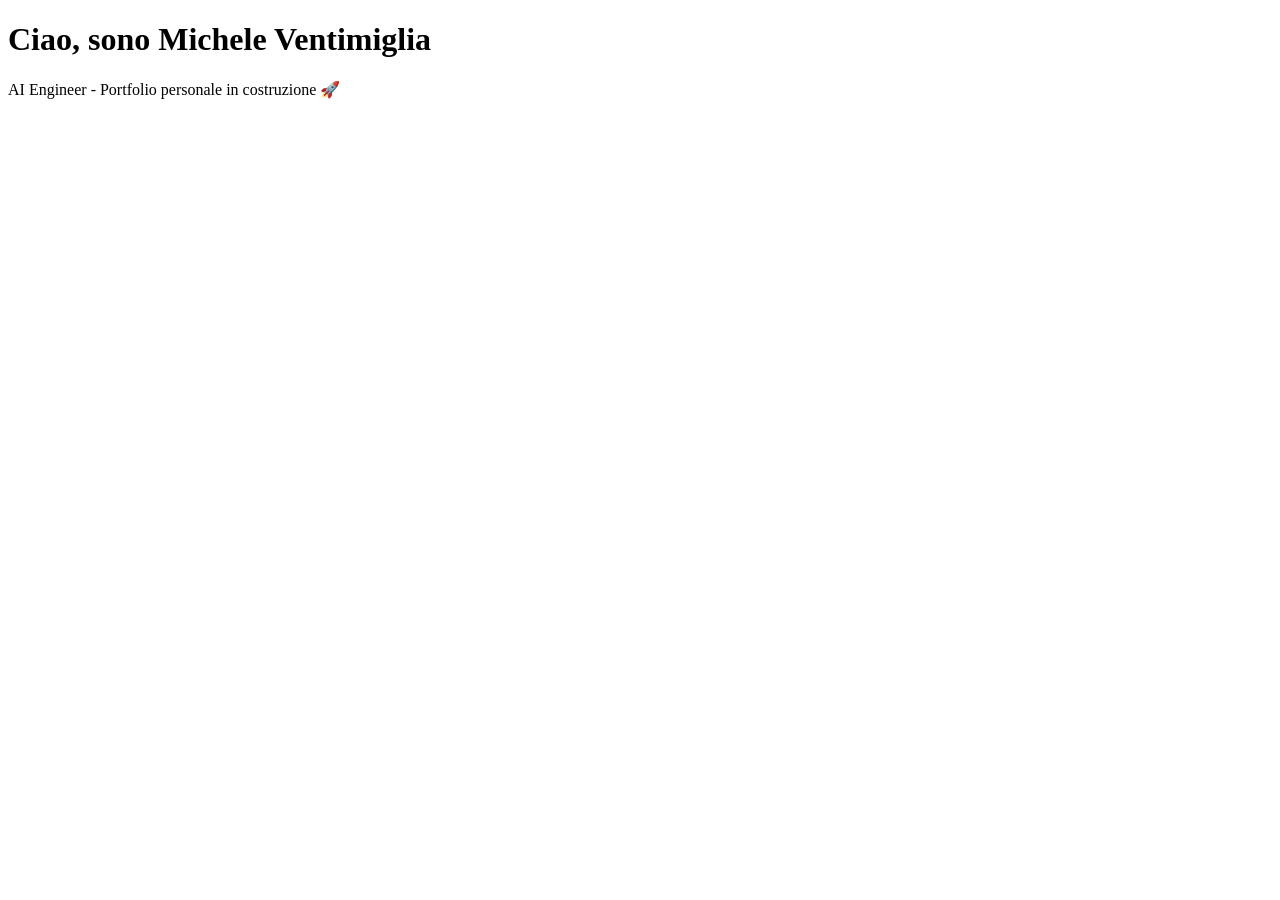
==== index.html @ 0f1732a1 "Create Homepage" ====
<!DOCTYPE html>
<html lang="it">
<head>
  <meta charset="utf-8">
  <meta name="viewport" content="width=device-width, initial-scale=1">
  <title>Portfolio - Michele Ventimiglia</title>
</head>
<body>
  <h1>Ciao, sono Michele Ventimiglia</h1>
  <p>AI Engineer - Portfolio personale in costruzione 🚀</p>
</body>
</html>
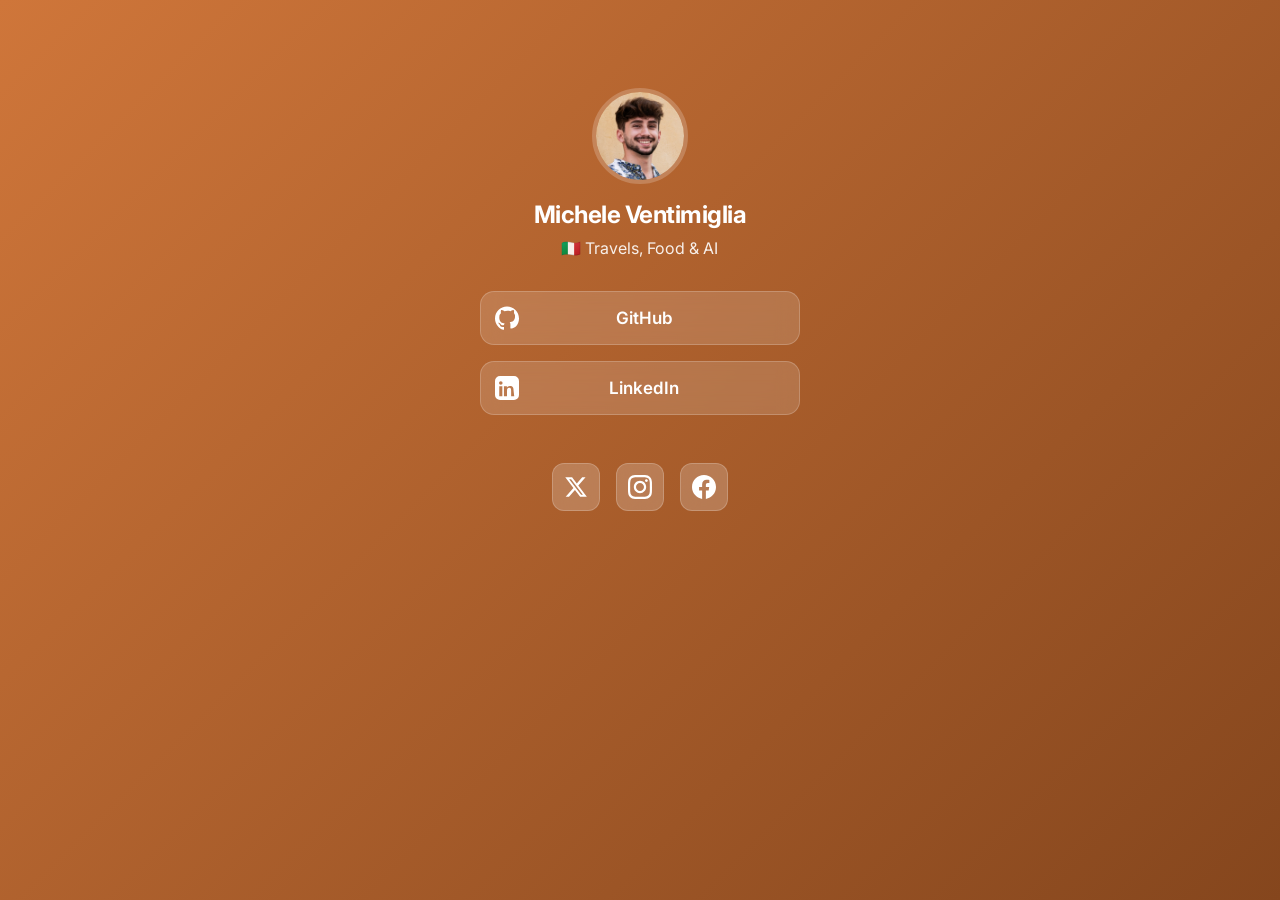
==== commit 504663a4: "First Version" ====
--- a/index.html
+++ b/index.html
@@ -1,12 +1,75 @@
 <!DOCTYPE html>
-<html lang="it">
-<head>
-  <meta charset="utf-8">
-  <meta name="viewport" content="width=device-width, initial-scale=1">
-  <title>Portfolio - Michele Ventimiglia</title>
-</head>
-<body>
-  <h1>Ciao, sono Michele Ventimiglia</h1>
-  <p>AI Engineer - Portfolio personale in costruzione 🚀</p>
-</body>
+<html lang="en">
+    <head>
+        <meta charset="UTF-8">
+        <meta name="viewport" content="width=device-width, initial-scale=1.0">
+        <title>Michele's Portfolio</title>
+        <link rel="stylesheet" href="style.css">
+        <link rel="preconnect" href="https://fonts.googleapis.com">
+        <link rel="preconnect" href="https://fonts.gstatic.com" crossorigin>
+        <link href="https://fonts.googleapis.com/css2?family=Inter:wght@400;500;600;700&display=swap" rel="stylesheet">
+
+        <!-- Google Analytics 4 -->
+        <script async src="https://www.googletagmanager.com/gtag/js?id=G-0HH1J3YDPG"></script>
+        <script>
+            window.dataLayer = window.dataLayer || [];
+            function gtag(){dataLayer.push(arguments);}
+            gtag('js', new Date());
+            gtag('config', 'G-0HH1J3YDPG', { 'anonymize_ip': true });
+
+        </script>
+    </head>
+    <body>
+        <!-- Main content -->
+        <div class="main-content">
+            <!-- Profile Section -->
+            <div class="profile-section">
+                <img src="profile.jpg" alt="Your Avatar" class="profile-image">
+                <h1 class="profile-name">Michele Ventimiglia</h1>
+                <p class="profile-bio">🇮🇹 Travels, Food & AI</p>
+            </div>
+
+            <!-- Links Section -->
+            <div class="links-section">
+                <a href="https://github.com/MikiTwenty" target="_blank" class="link-button">
+                    <span class="icon">
+                        <svg xmlns="http://www.w3.org/2000/svg" fill="none" viewBox="0 0 24 24" width="24" height="24">
+                            <path fill="currentColor" d="M12 .5C5.38.5 0 5.83 0 12.44c0 5.29 3.44 9.77 8.2 11.36.6.11.82-.26.82-.58 0-.29-.01-1.25-.02-2.27-3.34.73-4.04-1.64-4.04-1.64-.54-1.39-1.32-1.76-1.32-1.76-1.08-.74.08-.73.08-.73 1.19.09 1.82 1.24 1.82 1.24 1.06 1.81 2.78 1.29 3.45.98.11-.78.41-1.3.75-1.6-2.67-.3-5.47-1.35-5.47-6A4.66 4.66 0 0 1 6.07 7.1c-.13-.3-.55-1.52.12-3.14 0 0 1-.32 3.28 1.23a11.12 11.12 0 0 1 2.99-.4c1.01.01 2.03.14 2.98.4 2.29-1.56 3.28-1.23 3.28-1.23.66 1.62.24 2.84.12 3.14.77.84 1.23 1.93 1.23 3.18 0 4.66-2.8 5.7-5.47 6 .43.37.81 1.12.81 2.26 0 1.64-.01 2.97-.01 3.38 0 .32.22.7.83.58C20.57 22.21 24 17.73 24 12.44 24 5.83 18.62.5 12 .5z"/>
+                        </svg>
+                    </span>
+                    <span class="link-text">GitHub</span>
+                </a>
+                <a href="https://linkedin.com/in/michele-ventimiglia" target="_blank" class="link-button">
+                    <span class="icon">
+                        <svg xmlns="http://www.w3.org/2000/svg" fill="none" viewBox="0 0 24 24" width="24" height="24">
+                            <path fill="currentColor" d="M19 0h-14a5 5 0 0 0-5 5v14a5 5 0 0 0 5 5h14a5 5 0 0 0 5-5v-14a5 5 0 0 0-5-5Zm-11.66 20.34h-3.09v-10.12h3.09zm-1.54-11.49a1.8 1.8 0 1 1 0-3.6 1.8 1.8 0 0 1 0 3.6zm13.42 11.49h-3.09v-5.52c0-1.32-.03-3-1.91-3-1.91 0-2.2 1.49-2.2 2.89v5.63h-3.09v-10.12h2.97v1.38h.04c.41-.77 1.42-1.58 2.93-1.58 3.14 0 3.72 2.06 3.72 4.74z"/>
+                        </svg>
+                    </span>
+                    <span class="link-text">LinkedIn</span>
+                </a>
+            </div>
+
+            <!-- Social Icons Section -->
+            <div class="social-section">
+                <a href="https://twitter.com/MikiTwenty" target="_blank" class="social-icon active" title="Twitter/X">
+                    <svg viewBox="0 0 24 24" fill="currentColor">
+                        <path d="M18.244 2.25h3.308l-7.227 8.26 8.502 11.24H16.17l-5.214-6.817L4.99 21.75H1.68l7.73-8.835L1.254 2.25H8.08l4.713 6.231zm-1.161 17.52h1.833L7.084 4.126H5.117z"/>
+                    </svg>
+                </a>
+
+                <a href="https://instagram.com/miki.twenty" target="_blank" class="social-icon active" title="Instagram">
+                    <svg viewBox="0 0 24 24" fill="currentColor">
+                        <path d="M12 2.163c3.204 0 3.584.012 4.85.07 3.252.148 4.771 1.691 4.919 4.919.058 1.265.069 1.645.069 4.849 0 3.205-.012 3.584-.069 4.849-.149 3.225-1.664 4.771-4.919 4.919-1.266.058-1.644.07-4.85.07-3.204 0-3.584-.012-4.849-.07-3.26-.149-4.771-1.699-4.919-4.92-.058-1.265-.07-1.644-.07-4.849 0-3.204.013-3.583.07-4.849.149-3.227 1.664-4.771 4.919-4.919 1.266-.057 1.645-.069 4.849-.069zm0-2.163c-3.259 0-3.667.014-4.947.072-4.358.2-6.78 2.618-6.98 6.98-.059 1.281-.073 1.689-.073 4.948 0 3.259.014 3.668.072 4.948.2 4.358 2.618 6.78 6.98 6.98 1.281.058 1.689.072 4.948.072 3.259 0 3.668-.014 4.948-.072 4.354-.2 6.782-2.618 6.979-6.98.059-1.28.073-1.689.073-4.948 0-3.259-.014-3.667-.072-4.947-.196-4.354-2.617-6.78-6.979-6.98-1.281-.059-1.69-.073-4.949-.073zm0 5.838c-3.403 0-6.162 2.759-6.162 6.162s2.759 6.163 6.162 6.163 6.162-2.759 6.162-6.163c0-3.403-2.759-6.162-6.162-6.162zm0 10.162c-2.209 0-4-1.79-4-4 0-2.209 1.791-4 4-4s4 1.791 4 4c0 2.21-1.791 4-4 4zm6.406-11.845c-.796 0-1.441.645-1.441 1.44s.645 1.44 1.441 1.44c.795 0 1.439-.645 1.439-1.44s-.644-1.44-1.439-1.44z"/>
+                    </svg>
+                </a>
+
+                <a href="https://facebook.com/miketwenty" target="_blank" class="social-icon active" title="Facebook">
+                    <svg viewBox="0 0 24 24" fill="currentColor">
+                        <path d="M24 12.073c0-6.627-5.373-12-12-12s-12 5.373-12 12c0 5.99 4.388 10.954 10.125 11.854v-8.385H7.078v-3.47h3.047V9.43c0-3.007 1.792-4.669 4.533-4.669 1.312 0 2.686.235 2.686.235v2.953H15.83c-1.491 0-1.956.925-1.956 1.874v2.25h3.328l-.532 3.47h-2.796v8.385C19.612 23.027 24 18.062 24 12.073z"/>
+                    </svg>
+                </a>
+            </div>
+        </div>
+        <script src="script.js"></script>
+    </body>
 </html>
--- a/style.css
+++ b/style.css
@@ -0,0 +1,301 @@
+* {
+    margin: 0;
+    padding: 0;
+    box-sizing: border-box;
+}
+
+body {
+    font-family: "Inter", -apple-system, BlinkMacSystemFont, "Segoe UI", "Roboto", sans-serif;
+    background: linear-gradient(135deg, #cf763a 0%, #85461d 100%);
+    min-height: 100vh;
+    display: flex;
+    flex-direction: column;
+    align-items: center;
+    justify-content: flex-start;
+    padding: 32px 16px;
+    color: white;
+}
+
+.main-content {
+    flex: 1 0 auto;
+    display: flex;
+    flex-direction: column;
+    align-items: center;
+    justify-content: flex-start;
+    min-height: 0;
+    width: 100%;
+    padding-top: 56px;
+}
+
+/* Profile Section */
+.profile-section {
+    display: flex;
+    flex-direction: column;
+    align-items: center;
+    text-align: center;
+    margin-bottom: 32px;
+    animation: fadeInUp 0.6s ease-out;
+}
+
+.profile-image {
+    width: 96px;
+    height: 96px;
+    border-radius: 50%;
+    border: 4px solid rgba(255, 255, 255, 0.2);
+    margin-bottom: 16px;
+    transition: transform 0.3s ease;
+}
+
+.profile-image:hover {
+    transform: scale(1.05);
+}
+
+.profile-name {
+    font-size: 24px;
+    font-weight: 700;
+    margin-bottom: 8px;
+    letter-spacing: -0.02em;
+}
+
+.profile-bio {
+    font-size: 16px;
+    font-weight: 400;
+    opacity: 0.9;
+    max-width: 320px;
+    line-height: 1.4;
+}
+
+/* Links Section */
+.links-section {
+    display: flex;
+    flex-direction: column;
+    gap: 16px;
+    width: 100%;
+    max-width: 320px;
+}
+
+.link-button {
+    display: flex;
+    align-items: center;
+    justify-content: center;
+    padding: 16px 20px;
+    background: rgba(255, 255, 255, 0.15);
+    backdrop-filter: blur(10px);
+    border: 1px solid rgba(255, 255, 255, 0.2);
+    border-radius: 14px;
+    text-decoration: none;
+    color: white;
+    font-weight: 600;
+    font-size: 17px;
+    transition: all 0.3s ease;
+    position: relative;
+    overflow: hidden;
+    transform: translateY(0);
+}
+
+.link-button::before {
+    content: "";
+    position: absolute;
+    top: 0;
+    left: -100%;
+    width: 100%;
+    height: 100%;
+    background: linear-gradient(90deg, transparent, rgba(255, 255, 255, 0.2), transparent);
+    transition: left 0.6s;
+}
+
+.link-button:hover::before {
+    left: 100%;
+}
+
+.link-button:hover {
+    background: rgba(255, 255, 255, 0.25);
+    transform: translateY(-2px);
+    box-shadow: 0 8px 32px rgba(0, 0, 0, 0.2);
+    border-color: rgba(255, 255, 255, 0.3);
+}
+
+.link-text {
+    position: relative;
+    z-index: 1;
+}
+
+.icon {
+    display: inline-flex;
+    align-items: center;
+    justify-content: center;
+    margin-right: 16px;
+    position: absolute;
+    left: 14px;
+}
+
+.link-button .link-text {
+    width: 100%;
+    text-align: center;
+    padding-left: 8px;
+}
+
+/* Social Icons Section */
+.social-section {
+    display: flex;
+    justify-content: center;
+    gap: 16px;
+    padding: 0 16px;
+    box-sizing: border-box;
+    margin-top: 48px;
+    width: 100%;
+    max-width: 320px;
+}
+
+.social-icon {
+    width: 48px;
+    height: 48px;
+    display: flex;
+    align-items: center;
+    justify-content: center;
+    background: rgba(255, 255, 255, 0.2);
+    border-color: rgba(255, 255, 255, 0.3);
+    border: 1px solid rgba(255, 255, 255, 0.2);
+    border-radius: 12px;
+    color: white;
+    text-decoration: none;
+    transition: all 0.3s ease;
+    backdrop-filter: blur(10px);
+}
+
+.social-icon svg {
+    width: 24px;
+    height: 24px;
+    transition: transform 0.3s ease;
+}
+
+.social-icon.active:hover {
+    background: rgba(255, 255, 255, 0.3);
+    transform: translateY(-2px);
+    box-shadow: 0 8px 24px rgba(0, 0, 0, 0.2);
+}
+
+.social-icon:hover svg {
+    transform: scale(1.1);
+}
+
+/* Animations */
+@keyframes fadeInUp {
+    from {
+        opacity: 0;
+        transform: translateY(30px);
+    }
+    to {
+        opacity: 1;
+        transform: translateY(0);
+    }
+}
+
+.link-button {
+    animation: fadeInUp 0.6s ease-out;
+    animation-fill-mode: both;
+}
+
+.link-button:nth-child(1) {
+    animation-delay: 0.1s;
+}
+.link-button:nth-child(2) {
+    animation-delay: 0.2s;
+}
+.link-button:nth-child(3) {
+    animation-delay: 0.3s;
+}
+.link-button:nth-child(4) {
+    animation-delay: 0.4s;
+}
+
+.social-icon {
+    animation: fadeInUp 0.6s ease-out;
+    animation-fill-mode: both;
+}
+
+.social-icon:nth-child(1) {
+    animation-delay: 0.5s;
+}
+.social-icon:nth-child(2) {
+    animation-delay: 0.6s;
+}
+.social-icon:nth-child(3) {
+    animation-delay: 0.7s;
+}
+.social-icon:nth-child(4) {
+    animation-delay: 0.8s;
+}
+.social-icon:nth-child(5) {
+    animation-delay: 0.9s;
+}
+.social-icon:nth-child(6) {
+    animation-delay: 1s;
+}
+
+/* Responsive Design */
+@media (max-width: 600px) {
+    .main-content {
+        justify-content: center;
+        padding-top: 0;
+    }
+
+    .profile-section {
+        margin-bottom: 24px;
+    }
+
+    .profile-image {
+        width: 80px;
+        height: 80px;
+        margin-bottom: 12px;
+    }
+    .profile-name {
+        font-size: 22px;
+    }
+    .profile-bio {
+        font-size: 14px;
+        padding: 0 16px;
+    }
+
+    .links-section {
+        width: 100%;
+        max-width: 320px;
+        gap: 12px;
+    }
+    .link-button {
+        padding: 14px 20px;
+        font-size: 16px;
+        border-radius: 12px;
+        position: relative;
+    }
+    .link-text {
+        font-size: 16px;
+        letter-spacing: 0;
+    }
+    .icon {
+        width: 22px;
+        height: 22px;
+        display: flex;
+        align-items: center;
+        justify-content: center;
+        left: 14px;
+    }
+
+    .social-section {
+        gap: 12px;
+        justify-content: center;
+        width: 100%;
+        max-width: 320px;
+        padding: 0 16px;
+        margin-top: 32px;
+    }
+    .social-icon {
+        width: 48px;
+        height: 48px;
+        border-radius: 12px;
+    }
+    .social-icon svg {
+        width: 24px;
+        height: 24px;
+    }
+}
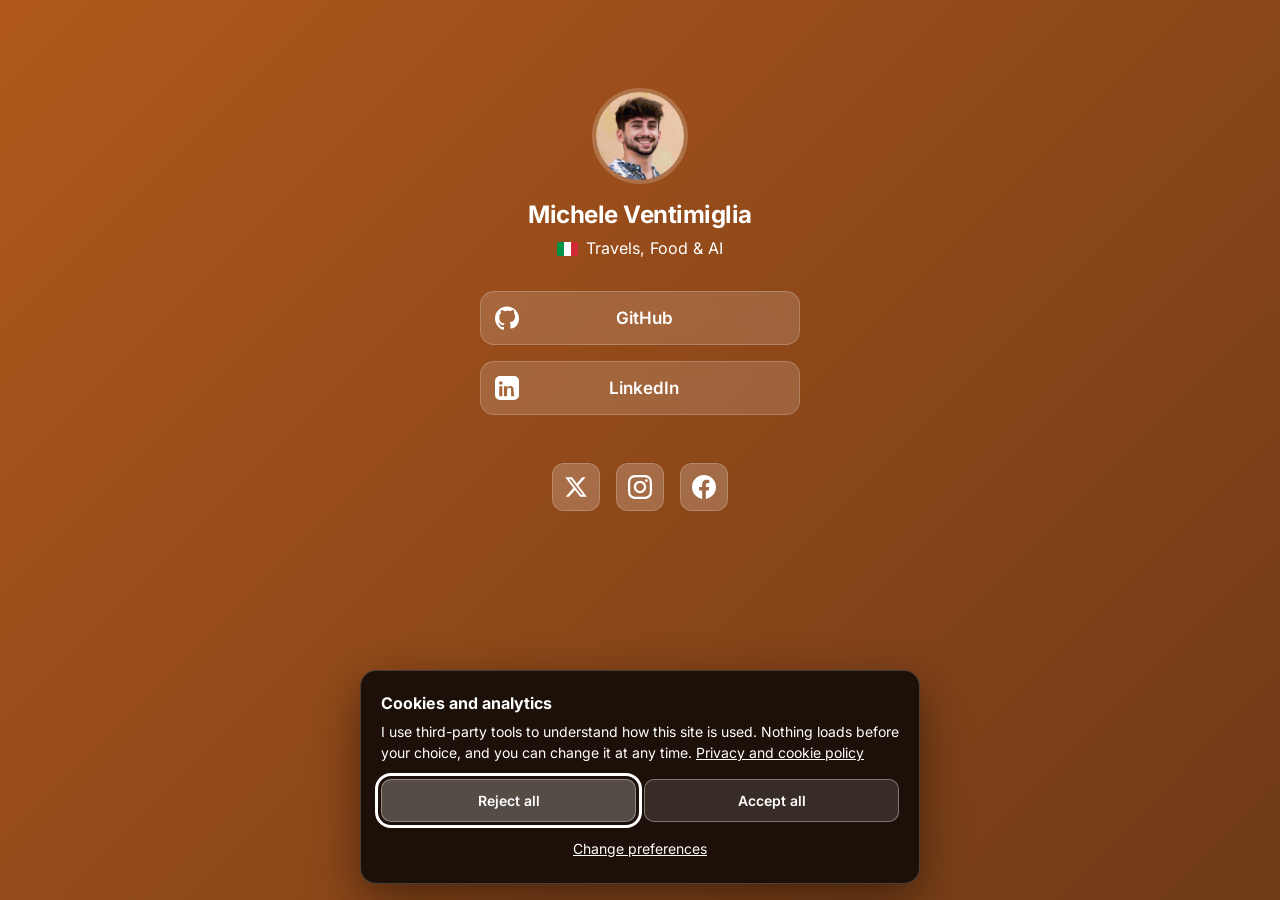
==== commit 99d109c4: "feat: consent-gated GA4, privacy page, a11y fixes Add cookie banner with reject/accept parity and gr" ====
--- a/index.html
+++ b/index.html
@@ -3,30 +3,22 @@
     <head>
         <meta charset="UTF-8">
         <meta name="viewport" content="width=device-width, initial-scale=1.0">
-        <title>Michele's Portfolio</title>
+        <title>Michele Ventimiglia</title>
+        <meta name="description" content="Michele Ventimiglia, AI engineer based in Milan. Links to GitHub, LinkedIn and socials.">
+        <meta name="referrer" content="strict-origin-when-cross-origin">
+        <meta http-equiv="Content-Security-Policy" content="default-src 'self'; script-src 'self' https://www.googletagmanager.com; connect-src 'self' https://*.google-analytics.com https://*.analytics.google.com https://*.googletagmanager.com https://*.g.doubleclick.net https://www.google.com; img-src 'self' data: https://*.google-analytics.com https://*.googletagmanager.com https://*.g.doubleclick.net https://www.google.com; style-src 'self' 'unsafe-inline'; font-src 'self'; frame-src https://www.googletagmanager.com https://td.doubleclick.net; object-src 'none'; base-uri 'self'; form-action 'none'">
+        <link rel="preload" href="assets/fonts/inter-latin.woff2" as="font" type="font/woff2" crossorigin>
         <link rel="stylesheet" href="style.css">
-        <link rel="preconnect" href="https://fonts.googleapis.com">
-        <link rel="preconnect" href="https://fonts.gstatic.com" crossorigin>
-        <link href="https://fonts.googleapis.com/css2?family=Inter:wght@400;500;600;700&display=swap" rel="stylesheet">
-
-        <!-- Google Analytics 4 -->
-        <script async src="https://www.googletagmanager.com/gtag/js?id=G-0HH1J3YDPG"></script>
-        <script>
-            window.dataLayer = window.dataLayer || [];
-            function gtag(){dataLayer.push(arguments);}
-            gtag('js', new Date());
-            gtag('config', 'G-0HH1J3YDPG', { 'anonymize_ip': true });
-
-        </script>
     </head>
     <body>
+        <a class="skip-link" href="#main">Skip to content</a>
         <!-- Main content -->
-        <div class="main-content">
+        <main class="main-content" id="main">
             <!-- Profile Section -->
             <div class="profile-section">
-                <img src="profile.jpg" alt="Your Avatar" class="profile-image">
+                <img src="profile.jpg" alt="Portrait of Michele Ventimiglia" width="96" height="96" class="profile-image">
                 <h1 class="profile-name">Michele Ventimiglia</h1>
-                <p class="profile-bio">🇮🇹 Travels, Food & AI</p>
+                <p class="profile-bio"><svg class="flag" viewBox="0 0 3 2" width="21" height="14" role="img" aria-label="Italy"><rect width="1" height="2" fill="#009246"/><rect x="1" width="1" height="2" fill="#fff"/><rect x="2" width="1" height="2" fill="#ce2b37"/></svg>Travels, Food &amp; AI</p>
             </div>
 
             <!-- Links Section -->
@@ -69,7 +61,19 @@
                     </svg>
                 </a>
             </div>
-        </div>
+        </main>
+
+        <footer class="site-footer">
+            <span>© 2026 Michele Ventimiglia</span>
+            <span aria-hidden="true">·</span>
+            <a href="privacy.html">Privacy &amp; Cookie</a>
+            <span aria-hidden="true">·</span>
+            <a href="privacy.html#legal">Legal notice</a>
+            <span aria-hidden="true">·</span>
+            <button type="button" class="linklike" data-cc-open>Cookie settings</button>
+        </footer>
+
+        <script src="consent.js"></script>
         <script src="script.js"></script>
     </body>
 </html>
--- a/style.css
+++ b/style.css
@@ -1,3 +1,12 @@
+@font-face {
+    font-family: "Inter";
+    font-style: normal;
+    font-weight: 400 700;
+    font-display: swap;
+    src: url("assets/fonts/inter-latin.woff2") format("woff2");
+    unicode-range: U+0000-00FF, U+0131, U+0152-0153, U+02BB-02BC, U+02C6, U+02DA, U+02DC, U+0304, U+0308, U+0329, U+2000-206F, U+20AC, U+2122, U+2191, U+2193, U+2212, U+2215, U+FEFF, U+FFFD;
+}
+
 * {
     margin: 0;
     padding: 0;
@@ -6,7 +15,7 @@
 
 body {
     font-family: "Inter", -apple-system, BlinkMacSystemFont, "Segoe UI", "Roboto", sans-serif;
-    background: linear-gradient(135deg, #cf763a 0%, #85461d 100%);
+    background: linear-gradient(135deg, #b0581c 0%, #6f3a17 100%);
     min-height: 100vh;
     display: flex;
     flex-direction: column;
@@ -60,9 +69,16 @@
 .profile-bio {
     font-size: 16px;
     font-weight: 400;
-    opacity: 0.9;
+    opacity: 1;
     max-width: 320px;
     line-height: 1.4;
+}
+
+.flag {
+    display: inline-block;
+    vertical-align: -2px;
+    margin-right: 8px;
+    border-radius: 2px;
 }
 
 /* Links Section */
@@ -179,6 +195,172 @@
     transform: scale(1.1);
 }
 
+/* Accessibility */
+.skip-link {
+    position: absolute;
+    left: 16px;
+    top: -64px;
+    padding: 10px 16px;
+    background: #1d1008;
+    color: #fff;
+    border-radius: 8px;
+    z-index: 1100;
+}
+
+.skip-link:focus {
+    top: 16px;
+}
+
+a:focus-visible,
+button:focus-visible,
+input:focus-visible {
+    outline: 3px solid #fff;
+    outline-offset: 3px;
+}
+
+/* Footer */
+.site-footer {
+    flex-shrink: 0;
+    display: flex;
+    flex-wrap: wrap;
+    justify-content: center;
+    gap: 8px;
+    align-items: center;
+    margin-top: 40px;
+    font-size: 13px;
+}
+
+.site-footer a,
+.linklike {
+    color: white;
+    opacity: 1;
+    background: none;
+    border: 0;
+    padding: 0;
+    font: inherit;
+    text-decoration: underline;
+    cursor: pointer;
+}
+
+.site-footer a:hover,
+.linklike:hover {
+    opacity: 1;
+}
+
+/* Cookie banner */
+#cc {
+    position: fixed;
+    left: 16px;
+    right: 16px;
+    bottom: 16px;
+    max-width: 560px;
+    margin: 0 auto;
+    padding: 20px;
+    background: #1d1008;
+    color: #fff;
+    border: 1px solid rgba(255, 255, 255, 0.2);
+    border-radius: 16px;
+    box-shadow: 0 16px 48px rgba(0, 0, 0, 0.45);
+    font-size: 14px;
+    line-height: 1.5;
+    z-index: 1000;
+    max-height: calc(100vh - 32px);
+    overflow-y: auto;
+}
+
+#cc h2 {
+    font-size: 16px;
+    margin-bottom: 6px;
+}
+
+#cc a {
+    color: #fff;
+}
+
+.cc-opts {
+    display: flex;
+    flex-direction: column;
+    gap: 12px;
+    margin-top: 14px;
+}
+
+.cc-opts[hidden] {
+    display: none;
+}
+
+.cc-opt {
+    display: flex;
+    gap: 10px;
+    align-items: flex-start;
+    cursor: pointer;
+}
+
+.cc-opt input {
+    margin-top: 4px;
+    width: 16px;
+    height: 16px;
+    flex-shrink: 0;
+    accent-color: #cf763a;
+}
+
+.cc-opt small {
+    display: block;
+    opacity: 0.75;
+}
+
+.cc-actions {
+    display: flex;
+    flex-wrap: wrap;
+    gap: 8px;
+    margin-top: 16px;
+}
+
+.cc-actions button {
+    flex: 1 1 120px;
+    padding: 10px 14px;
+    font: inherit;
+    font-weight: 600;
+    color: #fff;
+    background: rgba(255, 255, 255, 0.12);
+    border: 1px solid rgba(255, 255, 255, 0.35);
+    border-radius: 10px;
+    cursor: pointer;
+}
+
+#cc .cc-link {
+    display: block;
+    margin: 12px auto 0;
+    padding: 4px;
+    background: none;
+    border: 0;
+    color: #fff;
+    font: inherit;
+    text-decoration: underline;
+    cursor: pointer;
+}
+
+#cc .cc-link[hidden] {
+    display: none;
+}
+
+#cc .cc-save {
+    margin-top: 4px;
+    padding: 10px 14px;
+    font: inherit;
+    font-weight: 600;
+    color: #fff;
+    background: rgba(255, 255, 255, 0.12);
+    border: 1px solid rgba(255, 255, 255, 0.35);
+    border-radius: 10px;
+    cursor: pointer;
+}
+
+.cc-actions button:hover,
+#cc .cc-save:hover,
+.cc-actions button:focus-visible {
+    background: rgba(255, 255, 255, 0.25);
+}
+
 /* Animations */
 @keyframes fadeInUp {
     from {
